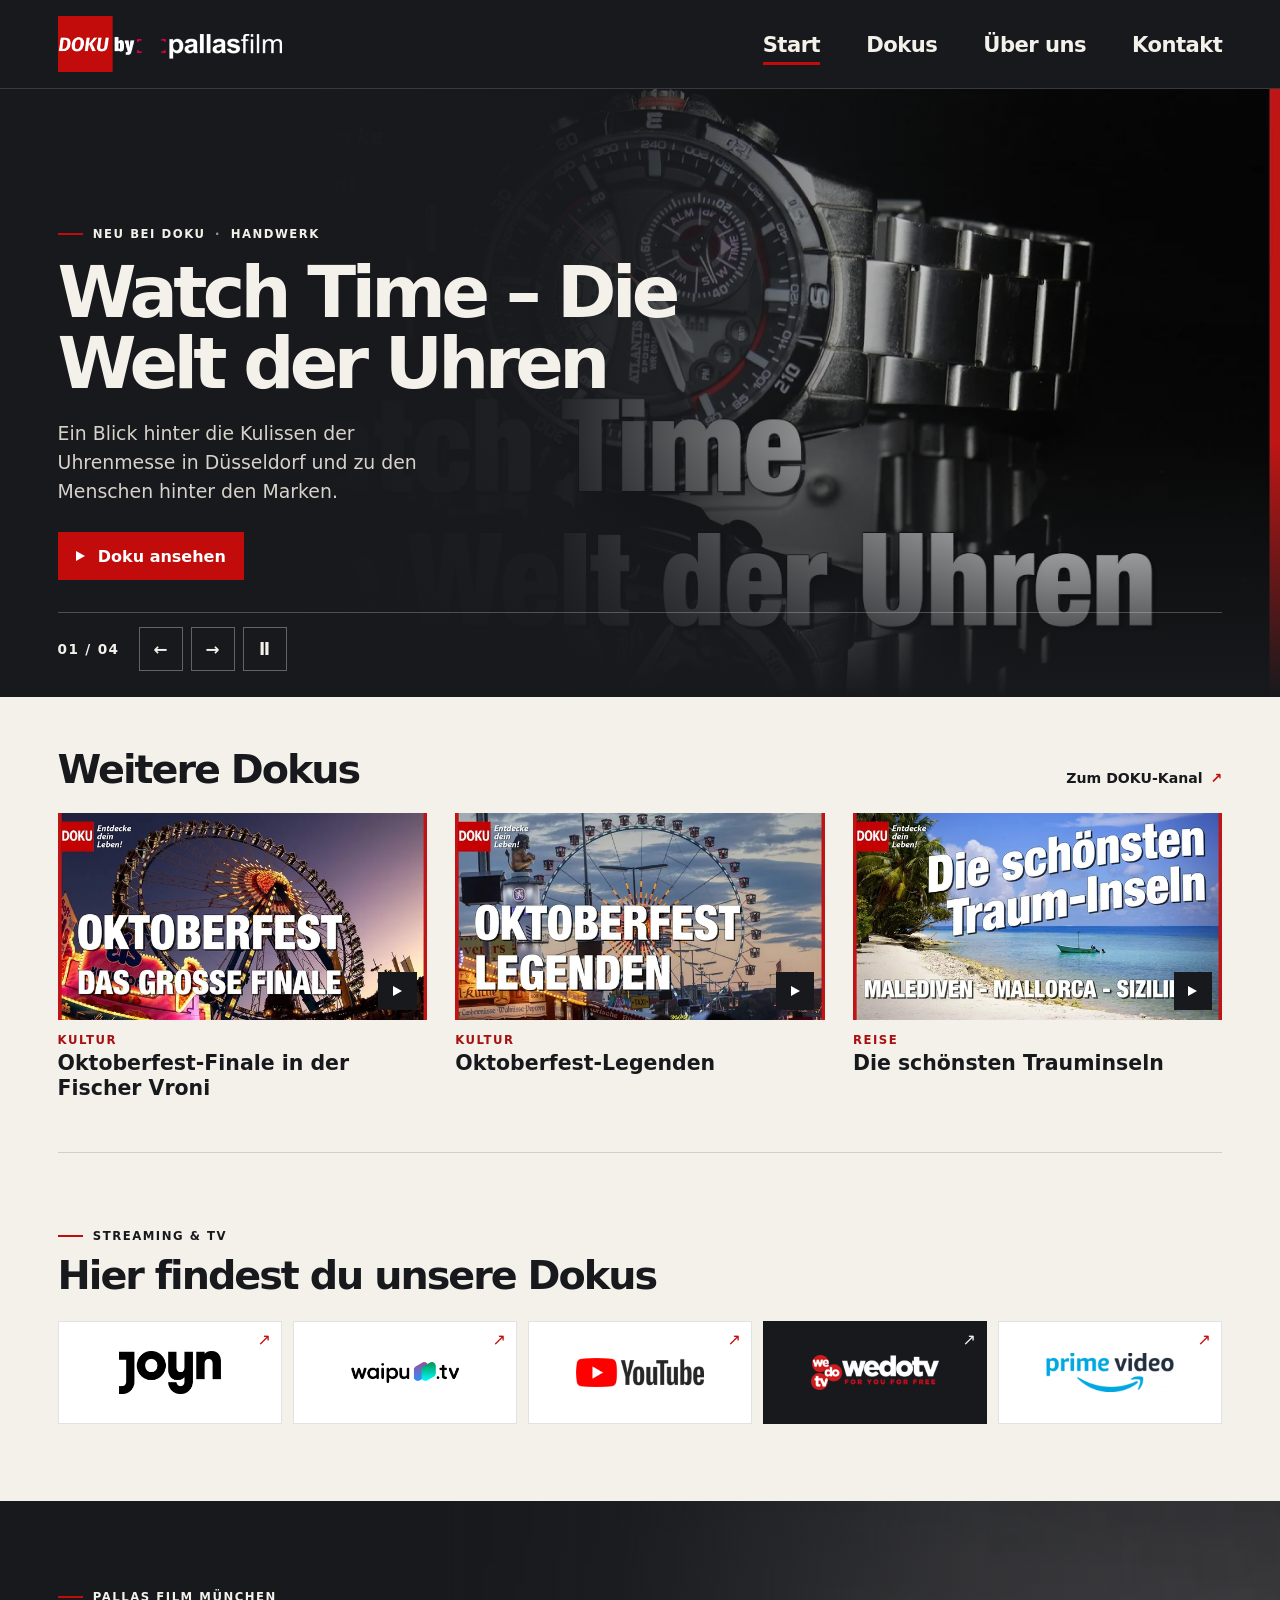
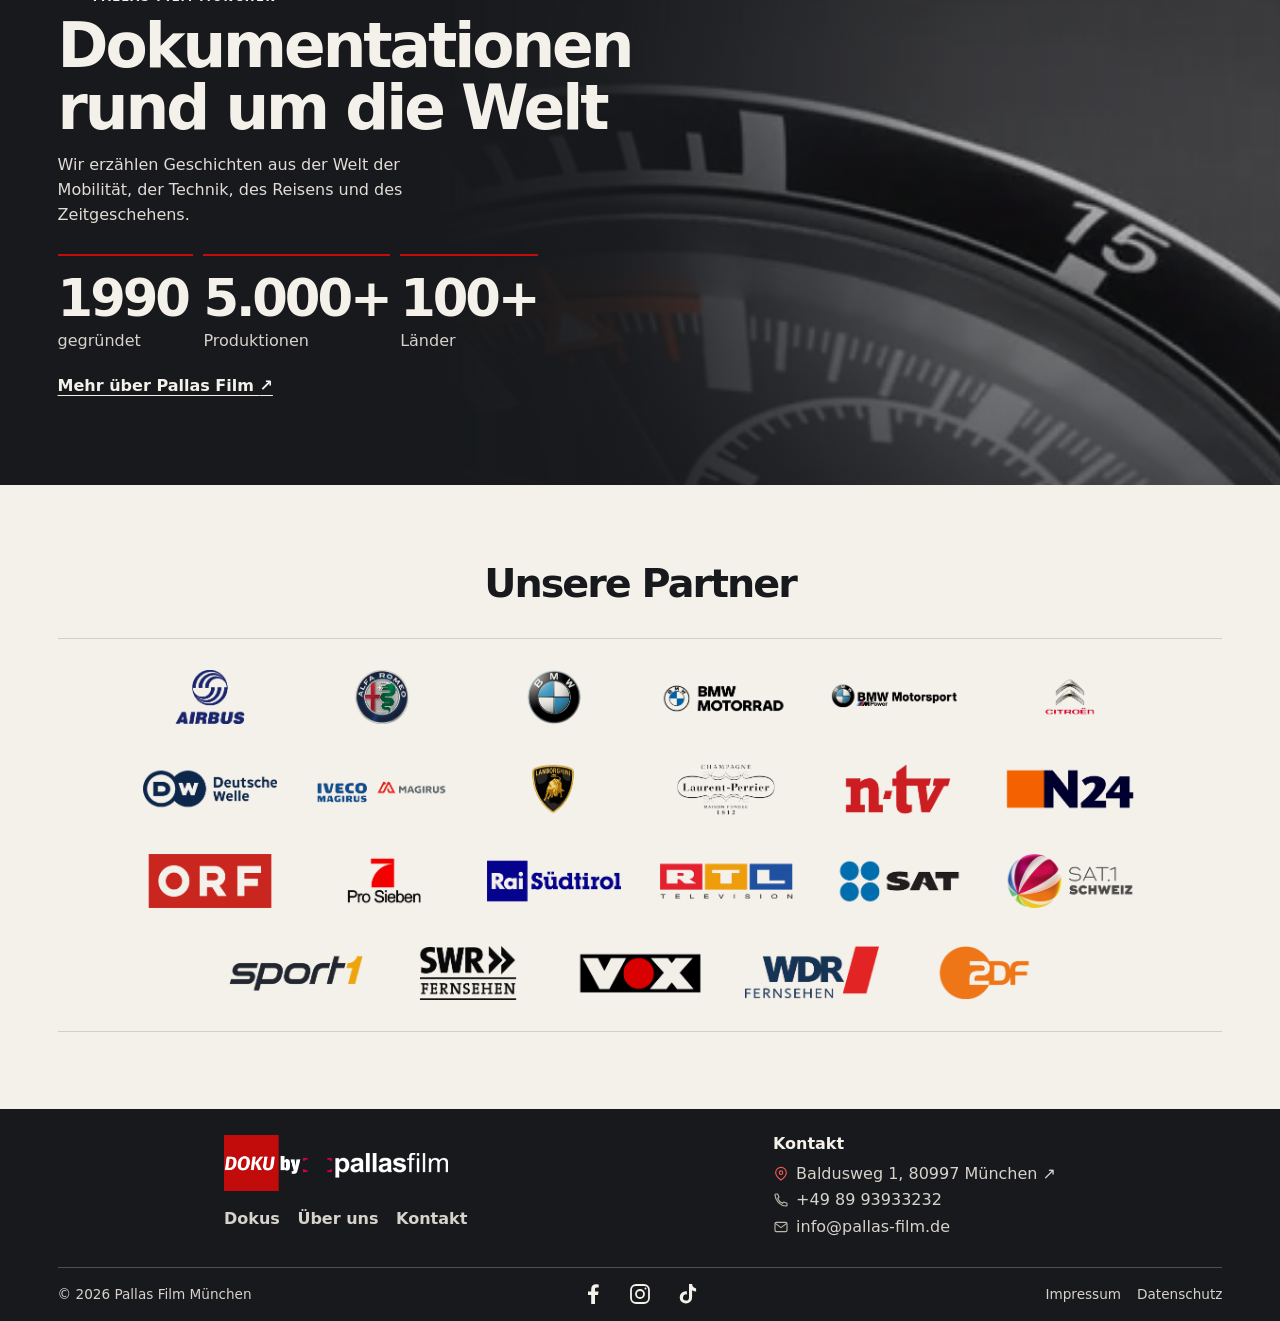
==== entwurf/index.html @ 7cd467cc "Publish Pallas Film design preview" ====
<!doctype html>
<html lang="de">
<head>
  <meta name="robots" content="noindex">
  <meta charset="utf-8">
  <meta name="viewport" content="width=device-width, initial-scale=1">
  <title>Pallas Film · Dokumentationen und Reportagen</title>
  <link rel="preload" as="image" href="assets/uhrenmesse-hero.webp" fetchpriority="high">
  <link rel="stylesheet" href="style.css">
  <script src="feature.js" defer></script>
  <script src="website-inhalte.js" defer></script>
</head>
<body>
  <header class="site-header">
    <div class="wrap header-inner">
      <a class="brand" href="./" aria-label="Pallas Film – Startseite">
        <img src="../images/doku-by-pallas-linie206.png" alt="DOKU by pallasfilm" width="400" height="100">
      </a>
      <nav aria-label="Hauptnavigation">
        <a href="./" aria-current="page">Start</a>
        <a href="dokus.html">Dokus</a>
        <a href="ueber-uns.html">Über uns</a>
        <a href="kontakt.html">Kontakt</a>
      </nav>
    </div>
  </header>
  <main>
    <section class="feature" aria-labelledby="feature-title">
      <div class="feature-art" aria-hidden="true"></div>
      <div class="wrap feature-inner">
        <div class="feature-copy">
          <p class="eyebrow"><span class="red-rule"></span> Neu bei DOKU <span class="dot">·</span> <span id="feature-category"></span></p>
          <h1 id="feature-title"></h1>
          <p class="intro" id="feature-intro"></p>
          <a class="watch" target="_blank" rel="noopener"><span class="play" aria-hidden="true"></span> Doku ansehen</a>
        </div>
        <div class="feature-controls" aria-label="Dokus im Aufmacher">
          <span id="feature-position"></span>
          <button type="button" id="feature-prev" aria-label="Vorherige Doku">←</button>
          <button type="button" id="feature-next" aria-label="Nächste Doku">→</button>
          <button type="button" id="feature-toggle" aria-label="Rotation pausieren"><span aria-hidden="true">Ⅱ</span></button>
          <span id="feature-status" class="visually-hidden" role="status"></span>
        </div>
      </div>
    </section>
    <section id="dokus" class="films wrap" aria-labelledby="films-title">
      <div class="section-heading">
        <h2 id="films-title" data-edit="index.weitere-dokus">Weitere Dokus</h2>
        <a href="https://www.youtube.com/@DOKU_VIDEO" target="_blank" rel="noopener">Zum DOKU-Kanal <span aria-hidden="true">↗</span></a>
      </div>
      <div class="film-grid">
        <article>
          <a class="film" href="https://www.youtube.com/watch?v=nFKBXVDtjhQ" target="_blank" rel="noopener">
            <div class="thumbnail"><img src="assets/wiesn-karte.webp" alt="" width="640" height="360" loading="lazy" decoding="async"><span class="film-play" aria-hidden="true"><span class="play"></span></span></div>
            <p class="film-category">Kultur</p>
            <h3>Oktoberfest-Finale in der Fischer Vroni</h3>
          </a>
        </article>
        <article>
          <a class="film" href="https://www.youtube.com/watch?v=T_TEwargiB0" target="_blank" rel="noopener">
            <div class="thumbnail"><img src="assets/legenden-karte.webp" alt="" width="640" height="360" loading="lazy" decoding="async"><span class="film-play" aria-hidden="true"><span class="play"></span></span></div>
            <p class="film-category">Kultur</p>
            <h3>Oktoberfest-Legenden</h3>
          </a>
        </article>
        <article>
          <a class="film" href="https://www.youtube.com/watch?v=dl2eexe4mcw" target="_blank" rel="noopener">
            <div class="thumbnail"><img src="assets/inseln-karte.webp" alt="" width="640" height="360" loading="lazy" decoding="async"><span class="film-play" aria-hidden="true"><span class="play"></span></span></div>
            <p class="film-category">Reise</p>
            <h3>Die schönsten Trauminseln</h3>
          </a>
        </article>
      </div>
    </section>
    <section class="platforms wrap" aria-labelledby="platforms-title">
      <p class="eyebrow"><span class="red-rule"></span> Streaming &amp; TV</p>
      <h2 id="platforms-title" data-edit="index.plattformen">Hier findest du unsere Dokus</h2>
      <ul class="platform-grid">
        <li><a href="https://www.joyn.de/mediatheken/doku" target="_blank" rel="noopener" aria-label="Joyn"><img src="../images/joyn_logo-768x323.png" alt=""><span aria-hidden="true">↗</span></a></li>
        <li><a href="https://www.waipu.tv/sender/doku/" target="_blank" rel="noopener" aria-label="waipu.tv"><img src="../images/waipu_tv_logo.png" alt=""><span aria-hidden="true">↗</span></a></li>
        <li><a href="https://www.youtube.com/@DOKU_VIDEO" target="_blank" rel="noopener" aria-label="YouTube"><img src="../images/yt_logo_rgb_light-768x172.png" alt=""><span aria-hidden="true">↗</span></a></li>
        <li><a href="https://www.wedotv.com/de-de/" target="_blank" rel="noopener" aria-label="wedotv"><img src="../images/logo-wedotv-190x50.png" alt=""><span aria-hidden="true">↗</span></a></li>
        <li><a href="https://www.amazon.de/gp/video/storefront" target="_blank" rel="noopener" aria-label="Prime Video"><img src="../images/prime_video_logo-183x55.png" alt=""><span aria-hidden="true">↗</span></a></li>
      </ul>
    </section>
    <section class="studio studio-watch" id="pallas-film" aria-labelledby="studio-title">
      <div class="studio-watch-art" aria-hidden="true">
        <img src="assets/studio-uhr.webp" alt="" loading="lazy">
      </div>
      <div class="wrap studio-inner">
        <div>
          <p class="eyebrow"><span class="red-rule"></span> Pallas Film München</p>
          <h2 id="studio-title" data-edit="index.studio-titel">Dokumentationen rund um die Welt</h2>
          <p class="studio-intro" data-edit="index.studio-text">Wir erzählen Geschichten aus der Welt der Mobilität, der Technik, des Reisens und des Zeitgeschehens.</p>
        </div>
        <dl class="studio-facts">
          <div><dt>1990</dt><dd>gegründet</dd></div>
          <div><dt>5.000+</dt><dd>Produktionen</dd></div>
          <div><dt>100+</dt><dd>Länder</dd></div>
        </dl>
        <a href="ueber-uns.html">Mehr über Pallas Film <span aria-hidden="true">↗</span></a>
      </div>
    </section>
    <section class="partners" id="partner" aria-labelledby="partners-title">
      <div class="wrap">
        <h2 id="partners-title" data-edit="index.partner">Unsere Partner</h2>
        <ul class="partner-grid">
          <li><img src="../images/kunden/airbus.png" alt="Airbus" loading="lazy"></li>
          <li><img src="../images/kunden/alfa-romeo.png" alt="Alfa Romeo" loading="lazy"></li>
          <li><img src="../images/kunden/bmw.png" alt="BMW" loading="lazy"></li>
          <li><img src="../images/kunden/bmw_motorrad.png" alt="BMW Motorrad" loading="lazy"></li>
          <li><img src="../images/kunden/bmw_motorsport.png" alt="BMW Motorsport" loading="lazy"></li>
          <li><img src="../images/kunden/citroen.png" alt="Citroën" loading="lazy"></li>
          <li><img src="../images/kunden/deutsche_welle.png" alt="Deutsche Welle" loading="lazy"></li>
          <li><img src="../images/kunden/iveco_magirus.png" alt="Iveco Magirus" loading="lazy"></li>
          <li><img src="../images/kunden/lamborghini.png" alt="Lamborghini" loading="lazy"></li>
          <li><img src="../images/kunden/laurent_perrier.png" alt="Laurent-Perrier" loading="lazy"></li>
          <li><img src="../images/kunden/n-tv.png" alt="ntv" loading="lazy"></li>
          <li><img src="../images/kunden/n24.png" alt="N24" loading="lazy"></li>
          <li><img src="../images/kunden/orf.png" alt="ORF" loading="lazy"></li>
          <li><img src="../images/kunden/pro7.png" alt="ProSieben" loading="lazy"></li>
          <li><img src="../images/kunden/rai_suedtirol.png" alt="RAI Südtirol" loading="lazy"></li>
          <li><img src="../images/kunden/rtl.png" alt="RTL" loading="lazy"></li>
          <li><img src="../images/kunden/sat.png" alt="SAT" loading="lazy"></li>
          <li><img src="../images/kunden/sat1_suisse.png" alt="Sat.1 Schweiz" loading="lazy"></li>
          <li><img src="../images/kunden/sport1.png" alt="Sport1" loading="lazy"></li>
          <li><img src="../images/kunden/swr.png" alt="SWR" loading="lazy"></li>
          <li><img src="../images/kunden/vox.png" alt="VOX" loading="lazy"></li>
          <li><img src="../images/kunden/wdr.png" alt="WDR" loading="lazy"></li>
          <li><img src="../images/kunden/zdf.png" alt="ZDF" loading="lazy"></li>
        </ul>
      </div>
    </section>
  </main>
  <footer class="site-footer" id="footer">
    <div class="wrap">
      <div class="footer-main">
        <div class="footer-brand">
          <a class="brand" href="./" aria-label="Pallas Film – Startseite"><img src="../images/doku-by-pallas-linie206.png" alt="DOKU by pallasfilm" width="400" height="100"></a>
          <ul aria-label="Seitenlinks">
            <li><a href="dokus.html">Dokus</a></li>
            <li><a href="ueber-uns.html">Über uns</a></li>
            <li><a href="kontakt.html">Kontakt</a></li>
          </ul>
        </div>
        <div>
          <h2>Kontakt</h2>
          <address>
            <a class="footer-contact-link footer-location" href="https://www.google.com/maps/dir/?api=1&amp;destination=Baldusweg%201%2C%2080997%20M%C3%BCnchen" target="_blank" rel="noopener">
              <svg viewBox="0 0 24 24" fill="none" stroke="currentColor" stroke-width="1.7" aria-hidden="true"><path d="M20 10c0 5-8 11-8 11S4 15 4 10a8 8 0 1 1 16 0Z"/><circle cx="12" cy="10" r="2.6"/></svg>
              <span>Baldusweg 1, 80997 München <span aria-hidden="true">↗</span><span class="visually-hidden"> · Route in Google Maps planen</span></span>
            </a>
            <a class="footer-contact-link" href="tel:+498993933232">
              <svg viewBox="0 0 24 24" fill="none" stroke="currentColor" stroke-width="1.7" stroke-linecap="round" stroke-linejoin="round" aria-hidden="true"><path d="M7 3H4.5A1.5 1.5 0 0 0 3 4.7 18 18 0 0 0 19.3 21a1.5 1.5 0 0 0 1.7-1.5V17l-5-2-1.7 2a14 14 0 0 1-7.3-7.3L9 8Z"/></svg>
              <span>+49 89 93933232</span>
            </a>
            <a class="footer-contact-link" href="mailto:info@pallas-film.de">
              <svg viewBox="0 0 24 24" fill="none" stroke="currentColor" stroke-width="1.7" stroke-linecap="round" stroke-linejoin="round" aria-hidden="true"><rect x="3" y="5" width="18" height="14" rx="2"/><path d="m4 7 8 6 8-6"/></svg>
              <span>info@pallas-film.de</span>
            </a>
          </address>
        </div>
      </div>
      <div class="footer-bottom">
        <p>© 2026 Pallas Film München</p>
        <ul class="footer-social" aria-label="Social Media">
            <li><a href="https://www.facebook.com/claus.elssmann/" target="_blank" rel="noopener" aria-label="Facebook" title="Facebook">
              <svg viewBox="0 0 24 24" fill="currentColor" aria-hidden="true"><path d="M14 22v-9h3l.5-3.5H14V7.3c0-1 .3-1.8 1.8-1.8h1.9V2.4a24 24 0 0 0-2.8-.2c-2.8 0-4.7 1.7-4.7 4.8v2.5H7V13h3.2v9Z"/></svg>
            </a></li>
            <li><a href="https://www.instagram.com/pallas_film/" target="_blank" rel="noopener" aria-label="Instagram" title="Instagram">
              <svg viewBox="0 0 24 24" fill="none" stroke="currentColor" stroke-width="1.8" aria-hidden="true"><rect x="3" y="3" width="18" height="18" rx="5"/><circle cx="12" cy="12" r="4"/><circle cx="17.5" cy="6.5" r="1" fill="currentColor" stroke="none"/></svg>
            </a></li>
            <li><a href="https://www.tiktok.com/@pallasfilm" target="_blank" rel="noopener" aria-label="TikTok" title="TikTok">
              <svg viewBox="0 0 24 24" fill="currentColor" aria-hidden="true"><path d="M14 2h3.1a5 5 0 0 0 4 4.4v3.2a8 8 0 0 1-4-1.3v7.1a6.2 6.2 0 1 1-6.2-6.2c.4 0 .7 0 1 .1v3.3a3 3 0 1 0 2.1 2.8Z"/></svg>
            </a></li>
          </ul>
        <ul><li><a href="impressum.html">Impressum</a></li><li><a href="datenschutz.html">Datenschutz</a></li></ul>
      </div>
    </div>
  </footer>
</body>
</html>
---- entwurf/style.css ----
:root {
  --red: #c20c0c;
  --ink: #17191c;
  --paper: #f4f1eb;
  font-family: "Segoe UI", system-ui, sans-serif;
  color: var(--ink);
  background: var(--paper);
}

* { box-sizing: border-box; }
body, h1, h2, h3, p, figure { margin: 0; }
a { color: inherit; text-decoration: none; }
a:focus-visible { outline: 2px solid currentColor; outline-offset: 5px; }
.wrap { width: min(100% - clamp(3rem, 9vw, 9rem), 80rem); margin-inline: auto; }
.site-header, .feature { background: var(--ink); color: var(--paper); }
.site-header { position: sticky; top: 0; z-index: 10; border-bottom: 1px solid #ffffff24; }
#dokus { scroll-margin-top: 6rem; }
.header-inner { min-height: 5.5rem; display: flex; justify-content: space-between; align-items: center; gap: 1rem; }
.brand img { display: block; width: clamp(9rem, 23vw, 14rem); height: auto; }
nav { display: flex; align-items: center; gap: clamp(1rem, 3.6vw, 3rem); font-size: clamp(1.05rem, 1.65vw, 1.35rem); font-weight: 700; letter-spacing: -.025em; }
nav a { position: relative; padding-block: .75rem; white-space: nowrap; }
nav a:hover, .section-heading a:hover { text-decoration: underline; text-underline-offset: .3em; }

.feature { position: relative; isolation: isolate; overflow: clip; }
.feature-art { position: absolute; inset: 0 0 0 24%; z-index: -1; background: var(--art) var(--position, right top) / var(--size, cover) no-repeat; }
.feature-art::after { content: ""; position: absolute; inset: 0; background: linear-gradient(90deg, var(--ink) 0%, #17191cf7 25%, #17191c8c 48%, transparent 76%), linear-gradient(0deg, var(--ink), #17191c00 42%); }
.feature-art[data-film="uhrenmesse"] { --art: url(assets/uhrenmesse-hero.webp); --size: 115% auto; --position: 100% 0%; }
.feature-art[data-film="fortis"] { --art: url(assets/fortis-hero.webp); --size: 115% auto; --position: 100% 0%; }
.feature-art[data-film="norden"] { --art: url(assets/norden-hero.webp); --size: 207% auto; --position: 98% 10%; }
.feature-art[data-film="oktoberfest"] { --art: url(assets/oktoberfest-hero.webp); --size: 115% auto; --position: 100% 0%; }
.feature-inner { min-height: 38rem; display: flex; flex-direction: column; justify-content: flex-end; gap: 2rem; padding-block: 3rem 1.6rem; }
.feature-copy { max-width: min(39rem, 63%); }
.eyebrow, .film-category { font-size: .73rem; font-weight: 700; letter-spacing: .13em; text-transform: uppercase; }
.eyebrow { display: flex; align-items: center; gap: .6rem; }
.red-rule { width: 1.6rem; height: 2px; background: var(--red); }
.dot { opacity: .6; }
h1 { margin-top: 1rem; font-size: clamp(2.65rem, 5.6vw, 5.3rem); line-height: .99; font-weight: 780; letter-spacing: -.065em; text-wrap: balance; }
.intro { margin-top: 1.25rem; max-width: 34ch; color: #d7d2cb; font-size: clamp(1rem, 1.5vw, 1.18rem); line-height: 1.55; }
.watch { display: inline-flex; align-items: center; gap: .8rem; margin-top: 1.6rem; padding: .75rem 1.15rem; min-height: 3rem; background: var(--red); color: white; font-weight: 700; }
.watch:hover { background: #a40a0a; }
.play { width: 0; height: 0; border-block: .37rem solid transparent; border-left: .59rem solid currentColor; }
.feature-controls { display: flex; align-items: center; gap: .5rem; border-top: 1px solid #f4f1eb40; padding-top: .9rem; }
.feature-controls button { color: var(--paper); background: var(--ink); border: 1px solid #f4f1eb58; min-width: 2.75rem; min-height: 2.75rem; font: 650 1.05rem/1 system-ui; cursor: pointer; }
.feature-controls button:hover { background: var(--paper); color: var(--ink); }
#feature-position { margin-right: .7rem; font-size: .85rem; font-weight: 650; font-variant-numeric: tabular-nums; letter-spacing: .1em; }
.visually-hidden { position: absolute; width: 1px; height: 1px; overflow: hidden; clip-path: inset(50%); white-space: nowrap; }

.films { padding-block: clamp(2rem, 4vw, 3.5rem); }
.section-heading { display: flex; justify-content: space-between; align-items: baseline; flex-wrap: wrap; gap: .6rem 1rem; margin-bottom: 1.3rem; }
h2 { font-size: clamp(1.9rem, 3.1vw, 2.8rem); line-height: 1.1; letter-spacing: -.05em; }
.section-heading a { font-size: .88rem; font-weight: 650; }
.section-heading a span { margin-left: .2rem; color: var(--red); }
.film-grid { display: grid; grid-template-columns: repeat(3, minmax(0, 1fr)); gap: clamp(.9rem, 2.2vw, 1.8rem); }
.film { display: block; }
.thumbnail { position: relative; background: var(--ink); }
.thumbnail img { display: block; width: 100%; height: auto; aspect-ratio: 16 / 9; object-fit: cover; }
.film-play { display: grid; place-items: center; position: absolute; bottom: .65rem; right: .65rem; width: 2.4rem; height: 2.4rem; background: var(--ink); color: white; }
.film:hover .film-play { background: var(--red); }
@media (prefers-reduced-motion: no-preference) and (hover: hover) {
  .feature-controls button, .watch, .film-play { transition: background-color 160ms ease-out, color 160ms ease-out; }
  .film, .platform-grid a { transition: transform 160ms ease-out, box-shadow 160ms ease-out; }
  .film:hover, .platform-grid a:hover { transform: translateY(-3px); }
  .platform-grid a:hover { box-shadow: 0 5px 12px #17191c12; }
}
.film-category { margin-top: .8rem; color: #a81010; }
h3 { margin-top: .25rem; font-size: clamp(1rem, 1.6vw, 1.3rem); line-height: 1.2; }

.platforms { border-top: 1px solid #17191c28; padding-block: clamp(2.5rem, 6vw, 5rem); }
.platforms h2, .studio h2 { margin-top: .65rem; }
.platform-grid, .partner-grid, .site-footer ul { margin: 0; padding: 0; list-style: none; }
.platform-grid { display: grid; grid-template-columns: repeat(auto-fit, minmax(min(100%, 9.5rem), 1fr)); gap: .65rem; margin-top: 1.5rem; }
.platform-grid a { position: relative; display: grid; place-items: center; min-height: 6.4rem; padding: 1.35rem; background: #fff; border: 1px solid #17191c20; }
.platform-grid a:hover { border-color: var(--red); }
.platform-grid img { width: 100%; max-width: 8rem; height: 2.7rem; object-fit: contain; }
.platform-grid span { position: absolute; top: .45rem; right: .65rem; color: var(--red); }
.platform-grid li:nth-child(4) a { background: var(--ink); }
.platform-grid li:nth-child(4) span { color: var(--paper); }
.studio, .site-footer { background: var(--ink); color: var(--paper); }
.studio-inner { padding-block: clamp(2.5rem, 6vw, 5rem); display: grid; grid-template-columns: 1fr 1.3fr; align-items: center; gap: 2rem; }
.studio a { display: inline-block; margin-top: 1rem; font-weight: 650; text-decoration: underline; text-underline-offset: .25em; }
.studio-facts { display: grid; grid-template-columns: repeat(3, 1fr); gap: .65rem; margin: 0; }
.studio-facts div { border-top: 2px solid var(--red); padding-top: .75rem; }
.studio-facts dt { font-size: clamp(1.65rem, 4vw, 3.7rem); font-weight: 750; letter-spacing: -.06em; }
.studio-facts dd { margin: .2rem 0 0; color: #d7d2cb; font-size: clamp(.83rem, 1.4vw, 1rem); }
.studio-watch { position: relative; isolation: isolate; overflow: hidden; }
.studio-watch-art { position: absolute; z-index: -1; inset: 0 0 0 34%; }
.studio-watch-art img { display: block; width: 100%; height: 100%; object-fit: cover; object-view-box: inset(0 15% 69% 22%); }
.studio-watch-art::after { content: ""; position: absolute; inset: 0; background: linear-gradient(90deg, var(--ink), #17191ce8 21%, #17191c47 64%, #17191c14), linear-gradient(0deg, #17191c8c, transparent 55%); }
.studio-watch .studio-inner { display: grid; grid-template-columns: minmax(0, 34rem); justify-items: start; gap: 1.65rem; padding-block: clamp(3rem, 7vw, 6rem); }
.studio-watch h2 { font-size: clamp(2.2rem, 4.8vw, 4.25rem); line-height: 1.01; }
.studio-intro { max-width: 38ch; margin-top: .9rem; color: #e1dcd5; line-height: 1.55; }
.studio-watch .studio-facts { width: min(100%, 30rem); }
.studio-watch a { margin-top: 0; }
.partners { padding-block: clamp(2.5rem, 6vw, 5rem); }
.partners h2 { text-align: center; }
.partner-grid { display: flex; flex-wrap: wrap; justify-content: center; gap: .75rem 1.25rem; margin-top: 2rem; padding-block: 1.15rem; border-block: 1px solid #17191c28; }
.partner-grid li { flex: 0 1 9.5rem; display: grid; place-items: center; min-height: 5rem; padding: .55rem; }
.partner-grid img { width: 100%; max-width: 8.4rem; height: 3.65rem; object-fit: contain; mix-blend-mode: multiply; }
.footer-main { display: grid; grid-template-columns: minmax(0, 1fr) auto; align-items: start; gap: 1.25rem 2rem; padding-block: 1.65rem; }
#footer .footer-main { max-width: 52rem; margin-inline: auto; }
.footer-brand .brand { display: inline-block; }
.footer-brand ul { display: flex; flex-wrap: wrap; gap: .25rem 1.1rem; margin-top: .65rem; font-weight: 650; }
.footer-main h2 { font-size: 1rem; letter-spacing: 0; margin-bottom: .5rem; }
.footer-main address, .footer-main ul { font-style: normal; line-height: 1.65; color: #d7d2cb; }
.footer-main address { overflow-wrap: anywhere; }
.footer-contact-link { display: flex; align-items: flex-start; gap: .45rem; width: fit-content; max-width: 100%; }
.footer-contact-link svg { width: 1rem; height: 1rem; flex: none; margin-top: .3em; color: #bcb7af; }
.footer-location svg { color: #f05a5a; }
.footer-main .footer-social { display: flex; flex-wrap: wrap; gap: .2rem; margin-left: -.45rem; }
.footer-social a { display: grid; place-items: center; width: 2.75rem; height: 2.75rem; color: var(--paper); }
.footer-social a:hover, .footer-social a:focus-visible { color: #f05a5a; }
.footer-social svg { width: 1.5rem; height: 1.5rem; }
.footer-bottom { display: flex; flex-wrap: wrap; justify-content: space-between; gap: .45rem 1rem; padding-block: .7rem; border-top: 1px solid #f4f1eb40; color: #d7d2cb; font-size: .85rem; }
.footer-bottom ul { display: flex; flex-wrap: wrap; gap: 1rem; }
#footer .footer-bottom { display: grid; grid-template-columns: 1fr auto 1fr; align-items: center; padding-block: .3rem; }
#footer .footer-bottom .footer-social { gap: .2rem; }
#footer .footer-bottom ul:last-child { justify-self: end; }
.site-footer a:hover { text-decoration: underline; text-underline-offset: .25em; }

.site-header [aria-current="page"]::after { content: ""; position: absolute; inset: auto 0 .25rem; height: 3px; background: var(--red); }
.about-hero {
  background: linear-gradient(90deg, #17191c 0%, #17191cf2 30%, #17191cb8 64%, #17191c45),
    linear-gradient(0deg, #17191c 0%, #17191c00 65%),
    var(--ink) url("assets/skyline-hero.webp") center 56% / cover no-repeat;
  color: var(--paper);
}
.about-intro { display: grid; grid-template-columns: minmax(0, 1fr) minmax(0, 22rem); align-items: center; gap: clamp(2rem, 7vw, 7rem); padding-block: clamp(3rem, 7vw, 6rem); }
.about-intro h1 { text-wrap: initial; }
.about-lead { max-width: 30ch; margin-top: 1rem; font-size: clamp(1.2rem, 2.6vw, 2rem); font-weight: 650; line-height: 1.25; }
.about-copy { max-width: 53ch; margin-top: 1rem; color: #d7d2cb; line-height: 1.6; }
.about-intro .studio-facts { max-width: 31rem; margin-top: 1.8rem; }
.about-portrait { position: relative; isolation: isolate; width: min(100%, 19rem); justify-self: end; overflow: hidden; background: var(--ink); }
.about-portrait img { display: block; width: 100%; height: auto; }
.about-portrait figcaption { position: absolute; inset: auto 0 0; padding: 3.5rem 1.25rem 1.25rem; background: linear-gradient(transparent, #17191cf7 78%); font-size: clamp(1.2rem, 2vw, 1.65rem); line-height: 1.1; font-weight: 750; letter-spacing: -.035em; }
.about-portrait figcaption::before { content: ""; display: block; width: 1.5rem; height: 2px; margin-bottom: .55rem; background: var(--red); }
@media (prefers-reduced-motion: no-preference) {
  .about-intro > div, .about-portrait { animation: about-enter 520ms cubic-bezier(.22, .65, .3, 1); }
  .about-intro > div { --about-offset: 0 18px; }
  .about-portrait { --about-offset: 20px 14px; --about-scale: .96; }
  @keyframes about-enter {
    from { opacity: .35; translate: var(--about-offset); scale: var(--about-scale, 1); }
  }
}
.about-history { padding-block: clamp(2.5rem, 6vw, 5rem); }
.about-timeline { list-style: none; padding: 0; margin: 1.6rem 0 2rem; }
.about-timeline li { position: relative; padding-inline-start: 2rem; }
.about-timeline li::before { content: ""; position: absolute; inset: 2.25rem auto -2.25rem .38rem; width: 1px; background: #17191c40; }
.about-timeline li:last-child::before { display: none; }
.about-timeline summary { position: relative; display: grid; grid-template-columns: 7.5rem 1fr auto; align-items: center; gap: .75rem 1rem; padding-block: 1rem; list-style: none; cursor: pointer; }
.about-timeline summary::before { content: ""; position: absolute; top: 2.25rem; left: -2rem; translate: 0 -50%; width: .8rem; height: .8rem; border: 2px solid var(--red); border-radius: 50%; box-sizing: border-box; background: var(--paper); }
.about-timeline details[open] summary::before { background: var(--red); }
.about-timeline summary:focus-visible { outline: 2px solid var(--red); outline-offset: 3px; }
.about-timeline summary::-webkit-details-marker { display: none; }
.about-timeline summary strong { font-size: clamp(1.05rem, 2.2vw, 1.35rem); line-height: 1.2; }
.about-timeline summary:hover strong { text-decoration: underline; text-underline-offset: .22em; }
.timeline-icon { position: relative; width: 2.5rem; height: 2.5rem; border: 1px solid #17191c38; border-radius: 50%; color: var(--ink); }
.timeline-icon::before, .timeline-icon::after { content: ""; position: absolute; inset: 0; margin: auto; width: .8rem; height: 2px; background: currentColor; }
.timeline-icon::after { rotate: 90deg; }
.about-timeline details[open] .timeline-icon { color: var(--red); border-color: currentColor; }
.about-timeline details[open] .timeline-icon::after { display: none; }
.about-year { font-weight: 750; color: var(--red); }
.about-timeline details > p { margin-inline-start: 8.5rem; max-width: 63ch; line-height: 1.6; }
.about-timeline details > p + p { margin-top: .75rem; }
.about-timeline details > p:last-child { padding-bottom: 1.3rem; }
@media (prefers-reduced-motion: no-preference) {
  @supports (interpolate-size: allow-keywords) and selector(details::details-content) {
    .about-timeline details { interpolate-size: allow-keywords; }
    .about-timeline details::details-content {
      block-size: 0;
      opacity: 0;
      overflow: clip;
      transition: block-size 320ms cubic-bezier(.25, .65, .3, 1),
        opacity 320ms ease, content-visibility 320ms allow-discrete;
    }
    .about-timeline details[open]::details-content { block-size: auto; opacity: 1; }
  }
}
.about-next { display: flex; align-items: baseline; justify-content: space-between; flex-wrap: wrap; gap: .8rem 1rem; border-top: 1px solid #17191c30; padding-top: 1.5rem; }
.about-next h2 { font-size: clamp(1.3rem, 3vw, 2rem); }
.about-next a { font-weight: 700; text-decoration: underline; text-underline-offset: .2em; }

.catalog-hero { background: var(--ink); color: var(--paper); padding-block: clamp(3rem, 7vw, 6rem); }
.catalog-hero h1 { margin-block: .65rem; font-size: clamp(2.3rem, 7.5vw, 6rem); letter-spacing: -.06em; overflow-wrap: anywhere; }
.catalog-hero h1 + p { color: #d7d2cb; font-size: clamp(1rem, 2vw, 1.35rem); }
@media (prefers-reduced-motion: no-preference) {
  .catalog-hero > .wrap { animation: catalog-intro 420ms cubic-bezier(.22, .65, .3, 1) both; }
  @keyframes catalog-intro {
    from { opacity: .55; translate: 0 14px; }
    to { opacity: 1; translate: none; }
  }
}
.catalog-background { background: linear-gradient(180deg, #ded4c5, #eae2d6 13rem, var(--paper) 38rem); }
.catalog { padding-block: clamp(2.5rem, 6vw, 5rem); }
.catalog-heading { display: flex; align-items: end; justify-content: space-between; flex-wrap: wrap; gap: 1rem 2rem; }
.catalog-heading label { display: grid; gap: .35rem; width: min(100%, 20rem); font-weight: 650; }
.catalog-heading input { padding: .75rem; border: 1px solid #17191c55; background: transparent; color: inherit; font: inherit; }
#catalog-status { margin-block: 1rem; }
.catalog-toolbar { display: flex; flex-wrap: wrap; align-items: center; justify-content: space-between; column-gap: 1rem; }
.contact-shell { min-height: 100vh; display: flex; flex-direction: column; }
.legal-shell { min-height: 100vh; display: flex; flex-direction: column; }
.legal-page { flex: 1; }
.legal-heading { padding-block: clamp(2.5rem, 6vw, 5rem); background: var(--ink); color: var(--paper); }
.legal-heading h1 { overflow-wrap: anywhere; }
.legal-layout { display: grid; align-items: start; gap: 2rem 4rem; padding-block: clamp(2rem, 5vw, 4rem); }
.legal-layout:has(.legal-index) { grid-template-columns: minmax(0, 15rem) minmax(0, 1fr); }
.legal-index { border-top: 2px solid var(--red); padding-top: 1rem; }
.legal-index p { font-weight: 750; }
.legal-index ul { list-style: none; padding: 0; margin: .7rem 0 0; }
.legal-index li { margin-top: .6rem; }
.legal-index a:hover, .legal-copy a { text-decoration: underline; text-underline-offset: .2em; }
.legal-copy { max-width: 72ch; line-height: 1.7; overflow-wrap: anywhere; }
.legal-copy h2 { font-size: clamp(1.3rem, 2.3vw, 1.8rem); scroll-margin-top: 7rem; }
.legal-copy h2:not(:first-child) { margin-top: 2rem; padding-top: 1.2rem; border-top: 1px solid #17191c26; }
.legal-copy p { margin-top: .7rem; }
@media (max-width: 48rem) {
  .legal-layout:has(.legal-index) { grid-template-columns: 1fr; }
}
.contact-page { flex: 1; background: var(--paper); }
.contact-content { padding-block: clamp(2.75rem, 6vw, 5rem); }
.contact-intro { margin-bottom: clamp(1.5rem, 4vw, 2.75rem); }
.contact-layout { display: grid; grid-template-columns: minmax(0, 1.35fr) minmax(0, 1fr); border: 1px solid #17191c20; border-radius: .6rem; overflow: hidden; background: #fffdf8; }
.contact-message { padding: clamp(1.4rem, 4vw, 3rem); }
.contact-message > p { margin-top: .65rem; line-height: 1.5; }
.contact-form { display: grid; gap: .95rem; margin-top: 1.6rem; }
.contact-form label { display: grid; gap: .35rem; font-size: .88rem; font-weight: 650; }
.contact-form :is(input, textarea) { width: 100%; padding: .75rem .85rem; border: 1px solid #17191c36; border-radius: .35rem; background: var(--paper); color: inherit; font: inherit; font-size: 1rem; font-weight: 400; }
.contact-form :is(input, textarea):focus-visible { outline: 2px solid var(--red); outline-offset: 2px; }
.contact-form textarea { resize: vertical; }
.contact-form button { justify-self: start; padding: .8rem 1.1rem; border: 0; border-radius: .35rem; background: var(--red); color: white; font: inherit; font-weight: 700; cursor: pointer; }
.contact-form button:disabled { opacity: .65; cursor: wait; }
#contact-status:empty { display: none; }
#timeline-editor[hidden] { display: none; }
#timeline-fields { display: grid; gap: 1rem; }
#timeline-fields fieldset { min-width: 0; margin: 0; padding: 1rem; border: 1px solid #17191c36; display: grid; gap: .75rem; }
.contact-links { display: flex; flex-wrap: wrap; gap: .65rem 1.25rem; margin-top: 1.35rem; padding-top: 1rem; border-top: 1px solid #17191c20; font-size: .9rem; }
.contact-links a { overflow-wrap: anywhere; text-decoration: underline; text-underline-offset: .2em; }
.contact-links a:hover { color: var(--red); }
.contact-location { display: flex; flex-direction: column; background: var(--ink); color: var(--paper); }
.contact-map { position: relative; display: grid; flex: 1; min-height: 19rem; background: #eeeae1; color: var(--ink); }
.contact-map-start { position: relative; }
.contact-map-preview-link { position: absolute; inset: 0; }
.contact-map-open { position: absolute; z-index: 1; top: .75rem; left: .75rem; padding: .5rem .7rem; border: 1px solid #17191c33; border-radius: .3rem; background: #fffdf8; color: var(--ink); font-size: .85rem; font-weight: 650; }
.contact-map-open:hover { text-decoration: underline; text-underline-offset: .18em; }
.contact-map-start img { position: absolute; inset: 0; width: 100%; height: 100%; object-fit: cover; }
.contact-map-pin { position: absolute; top: 50%; left: 50%; transform: translate(-50%, -100%); color: var(--red); filter: drop-shadow(0 1px 2px #17191c40); }
.contact-map-credit { position: absolute; background: #fffdf8; color: var(--ink); }
.contact-map-credit { bottom: .35rem; right: .4rem; padding: .12rem .3rem; font-size: .7rem; text-decoration: underline; }
.contact-map iframe { position: absolute; inset: 0; width: 100%; height: 100%; border: 0; }
.contact-map iframe[hidden] { display: block; visibility: hidden; }
.contact-location-actions { display: flex; flex-wrap: wrap; gap: .5rem; }
.contact-location-copy { display: flex; flex-wrap: wrap; justify-content: space-between; align-items: center; gap: .8rem 1.25rem; padding: clamp(1rem, 3vw, 1.75rem); }
.contact-location h2 { margin-top: .55rem; font-size: clamp(1.25rem, 2vw, 1.65rem); }
.contact-location address { margin-top: .45rem; color: #d7d2cb; font-style: normal; line-height: 1.5; }
.contact-location-actions a { padding: .55rem .75rem; border: 1px solid #ffffff55; border-radius: .3rem; font-weight: 650; }
.contact-location-actions a:hover { border-color: var(--paper); }
@media (prefers-reduced-motion: no-preference) {
  .contact-intro { animation: contact-arrive 280ms cubic-bezier(.22,.65,.3,1) both; }
  .contact-layout { animation: contact-arrive 280ms cubic-bezier(.22,.65,.3,1) 45ms both; }
  .contact-form button, .contact-location-actions a { transition: transform 160ms ease-out, border-color 160ms ease-out; }
  .contact-form button:active:not(:disabled), .contact-location-actions a:active { transform: scale(.97); }
}
@keyframes contact-arrive {
  from { opacity: .76; transform: translateY(.75rem); }
  to { opacity: 1; transform: translateY(0); }
}
@media (max-width: 44rem) {
  .contact-layout { grid-template-columns: 1fr; }
}

.catalog-toolbar .catalog-pages:not([hidden]) { margin: .5rem 0 1rem auto; }
.catalog-grid { list-style: none; padding: 0; margin: 0; display: grid; grid-template-columns: repeat(auto-fill, minmax(min(100%, 18rem), 1fr)); gap: 2rem 1.5rem; }
.catalog-grid a { display: flex; flex-direction: column; height: 100%; border: 1px solid #17191c19; border-radius: .4rem; background: #fffdf8; box-shadow: 0 2px 5px #17191c0e; }
.catalog-card-media { position: relative; overflow: hidden; border-radius: .35rem .35rem 0 0; }
.catalog-card-play { position: absolute; right: .65rem; bottom: .65rem; display: grid; place-items: center; width: 2.25rem; height: 2.25rem; border: 1px solid #ffffff6b; border-radius: 50%; background: var(--ink); color: white; }
.catalog-card-play::after { content: ""; width: .6rem; height: .7rem; margin-left: .12rem; background: currentColor; clip-path: polygon(0 0, 100% 50%, 0 100%); }
.catalog-grid a:is(:hover, :focus-visible) .catalog-card-play { background: var(--red); }
.catalog-grid img { display: block; width: 100%; aspect-ratio: 16 / 9; object-fit: cover; background: var(--ink); }
.catalog-grid h3 { padding: .8rem .9rem 1rem; font-size: 1rem; font-weight: 600; line-height: 1.4; text-wrap: pretty; overflow-wrap: anywhere; }
@media (prefers-reduced-motion: no-preference) and (hover: hover) {
  .catalog-grid a { transition: transform 160ms ease-out, box-shadow 160ms ease-out; }
  .catalog-grid a:hover { transform: translateY(-3px); box-shadow: 0 7px 16px #17191c19; }
  .catalog-card-play, .catalog-pages button, .catalog-youtube { transition: background-color 160ms ease-out, color 160ms ease-out, border-color 160ms ease-out; }
}
#catalog-title { scroll-margin-top: 7rem; }
.catalog-pages:not([hidden]) { display: grid; grid-template-columns: 2.75rem 1fr 2.75rem; align-items: center; width: min(100%, 20rem); margin: 2.5rem auto 0; border: 1px solid #17191c24; border-radius: .4rem; background: #fffdf8; text-align: center; }
.catalog-pages [data-page-label] { font-size: .9rem; font-weight: 650; font-variant-numeric: tabular-nums; }
.catalog-pages button { min-height: 2.75rem; padding: 0; border: 0; border-radius: .35rem; background: transparent; color: inherit; font: inherit; font-size: 1.2rem; cursor: pointer; }
.catalog-pages button:enabled:hover { color: var(--red); background: #c20c0c0d; }
.catalog-pages button:focus-visible { outline: 2px solid var(--red); outline-offset: -2px; }
.catalog-pages button:disabled { opacity: .45; cursor: default; }
.catalog-profile { display: flex; flex-wrap: wrap; align-items: center; gap: 1.5rem 2.5rem; margin-top: 2rem; padding-top: 1.5rem; border-top: 1px solid #ffffff32; }
.catalog-identity { display: flex; align-items: center; gap: .85rem; }
.catalog-identity strong { display: block; font-size: 1.25rem; }
.catalog-identity div span, .catalog-metrics dt { color: #d7d2cb; font-size: .85rem; }
.catalog-avatar { display: grid; place-items: center; width: 3.25rem; aspect-ratio: 1; border-radius: 50%; background: var(--red); color: white; font-style: italic; font-weight: 900; }
.catalog-metrics { display: flex; flex-wrap: wrap; gap: .75rem 1.5rem; margin: 0; }
.catalog-metrics[hidden] { display: none; }
.catalog-metrics div { display: flex; flex-direction: column-reverse; gap: .2rem; }
.catalog-metrics div[hidden] { display: none; }
.catalog-metrics dd { margin: 0; font-size: 1.2rem; font-weight: 750; font-variant-numeric: tabular-nums; }
.catalog-youtube { margin-inline-start: auto; padding: .7rem .95rem; border: 1px solid #ffffff65; font-weight: 700; }
.catalog-youtube:hover { background: var(--red); border-color: var(--red); color: white; }
@media (max-width: 44rem) {
  .catalog-metrics { width: 100%; }
  .catalog-youtube { margin-inline-start: 0; }
}

@media (max-width: 44rem) {
  .about-intro { grid-template-columns: 1fr; }
  .about-portrait { justify-self: start; }
  .about-timeline summary { grid-template-columns: 1fr auto; gap: .25rem 1rem; min-height: 4.5rem; }
  .about-timeline summary strong { grid-column: 1; }
  .timeline-icon { grid-column: 2; grid-row: 1 / span 2; }
  .about-timeline details > p { margin-inline-start: 0; }
  .wrap { width: calc(100% - 2rem); }
  .header-inner { min-height: 4.6rem; }
  .feature-inner { min-height: 35rem; gap: 1.35rem; padding-top: 13rem; }
  .feature-copy { max-width: 32rem; }
  .feature-art { inset: 0 0 24% 0; background-size: max(var(--mobile-size, 115%), 37rem) auto; }
  .feature-art[data-film="norden"] { --mobile-size: 185%; }
  .feature-art::after { background: linear-gradient(0deg, var(--ink) 0%, #17191ceb 27%, transparent 87%); }
  .film-grid { grid-template-columns: 1fr; gap: 1.65rem; }
  .studio-inner { grid-template-columns: 1fr; }
  .studio-watch-art { inset: 0 0 auto 0; height: 15rem; }
  .studio-watch-art::after { background: linear-gradient(0deg, var(--ink), #17191c33 65%); }
  .studio-watch .studio-inner { padding-top: 12rem; }
  .partner-grid li { flex-basis: clamp(5rem, 26vw, 8rem); }
  #footer .footer-bottom { display: flex; }
}

@media (max-width: 23rem) {
  nav { font-size: .8rem; gap: .65rem; }
  .brand img { width: 7.25rem; }
  .footer-main { grid-template-columns: 1fr; }
}

@media (max-width: 30rem) {
  .header-inner { flex-wrap: wrap; justify-content: center; gap: 0; padding-top: .5rem; }
  .header-inner nav { justify-content: center; width: 100%; gap: clamp(.55rem, 3vw, 1rem); font-size: .9rem; }
  #dokus { scroll-margin-top: 7rem; }
}
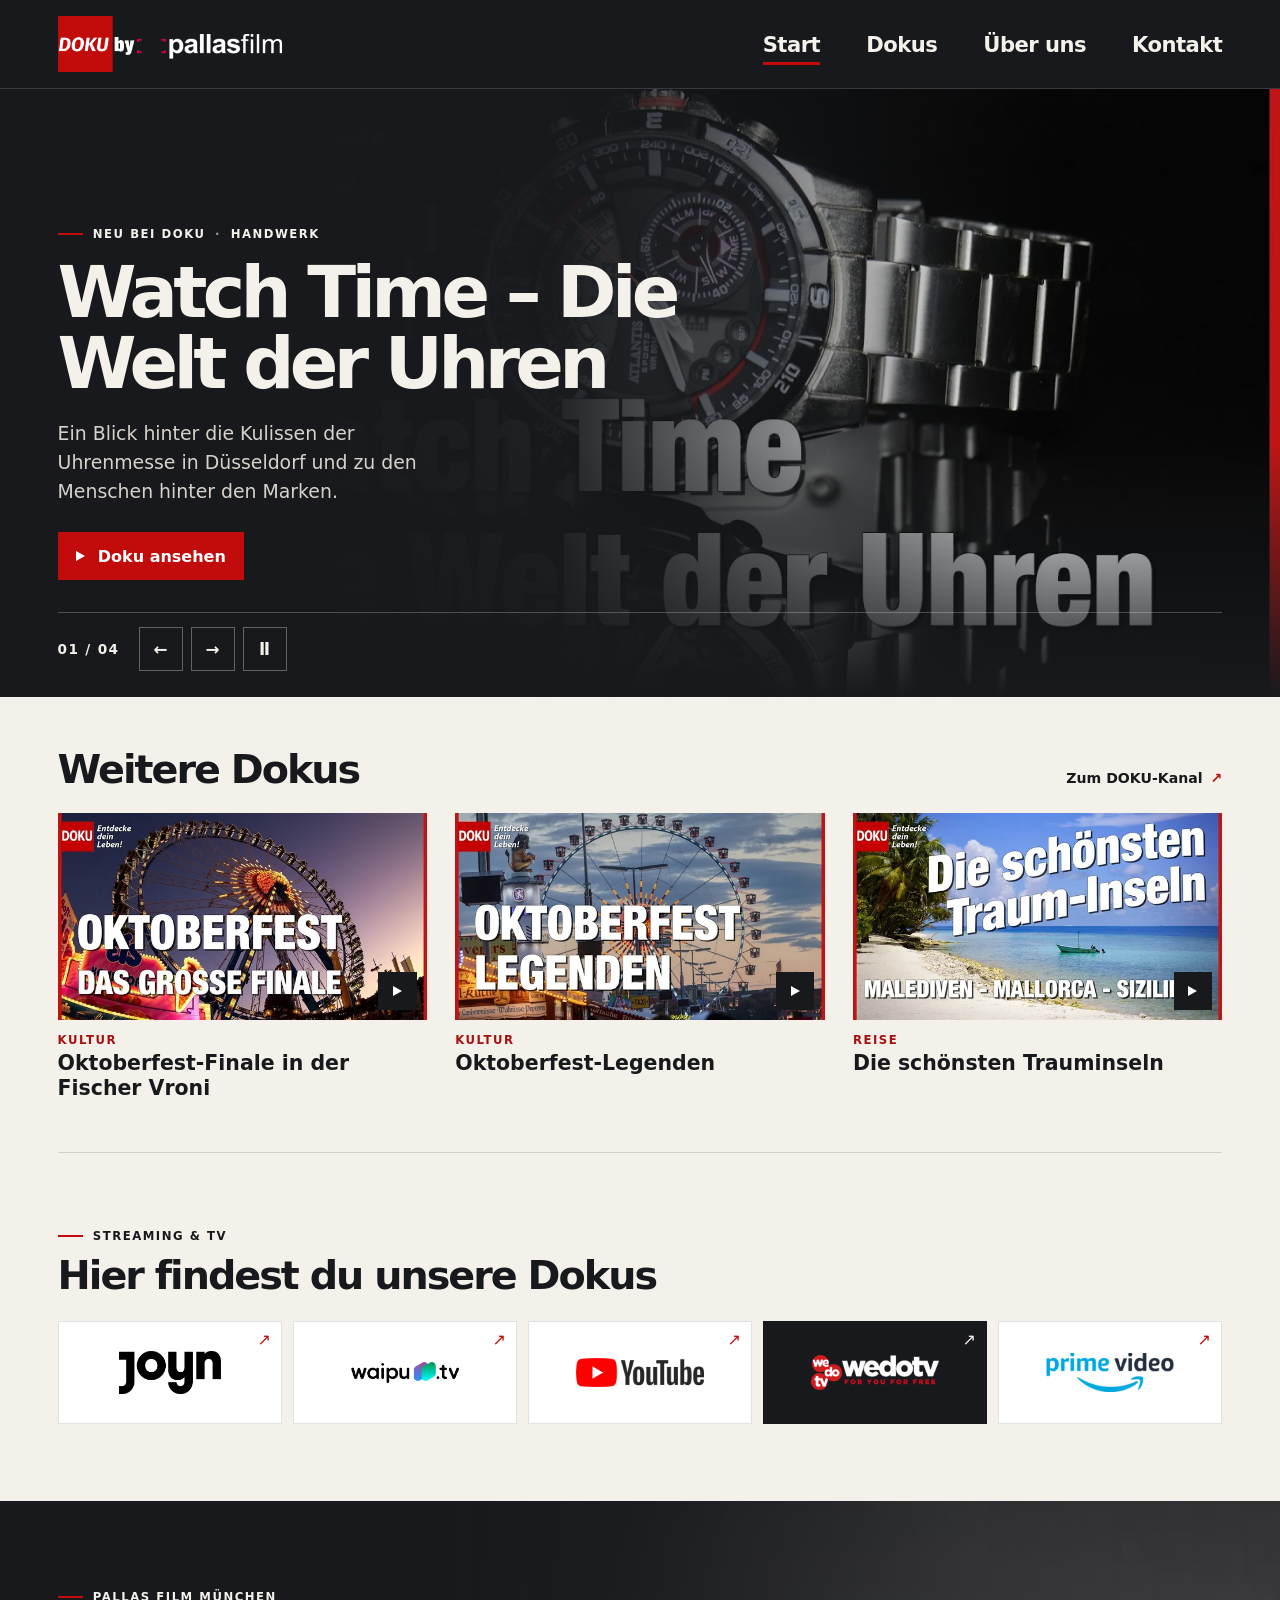
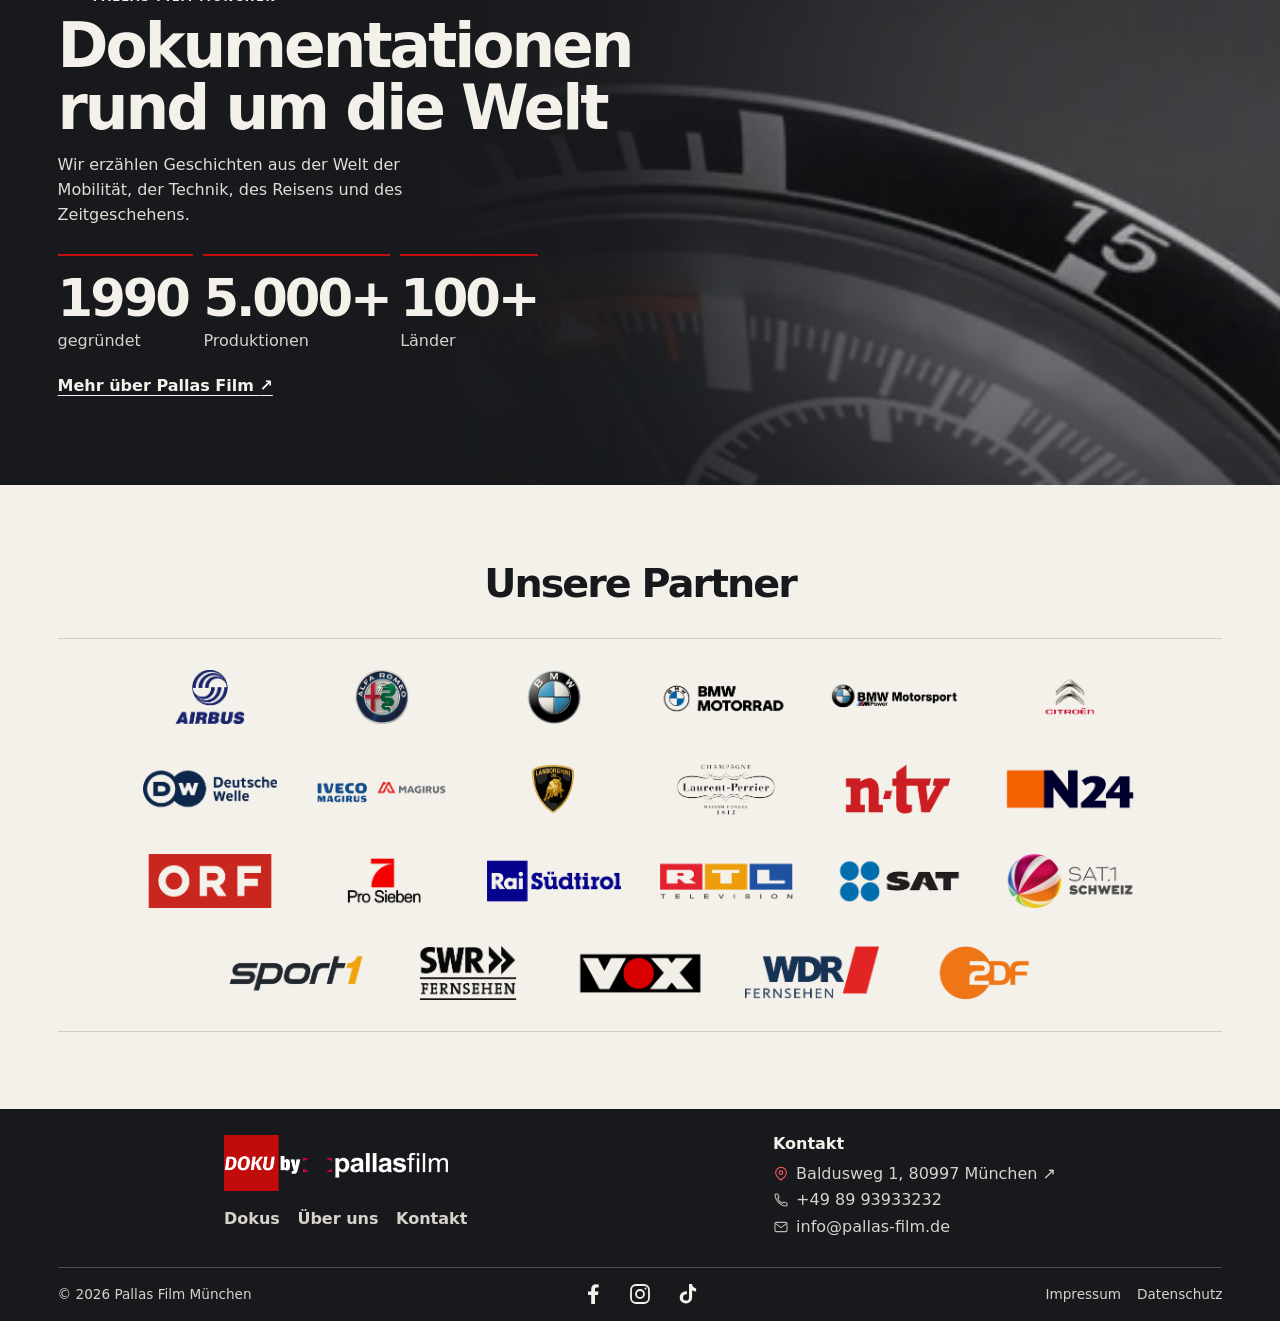
==== commit 4a756927: "ARIA: Beschriftungen an Elementen ohne Rolle korrigiert aria-label ist an div und span ohne Rolle un" ====
--- a/entwurf/index.html
+++ b/entwurf/index.html
@@ -34,7 +34,7 @@
           <p class="intro" id="feature-intro"></p>
           <a class="watch" target="_blank" rel="noopener"><span class="play" aria-hidden="true"></span> Doku ansehen</a>
         </div>
-        <div class="feature-controls" aria-label="Dokus im Aufmacher">
+        <div class="feature-controls" role="group" aria-label="Dokus im Aufmacher">
           <span id="feature-position"></span>
           <button type="button" id="feature-prev" aria-label="Vorherige Doku">←</button>
           <button type="button" id="feature-next" aria-label="Nächste Doku">→</button>
--- a/entwurf/style.css
+++ b/entwurf/style.css
@@ -8,13 +8,13 @@
 }
 
 * { box-sizing: border-box; }
+html { scroll-padding-top: 6rem; }
 body, h1, h2, h3, p, figure { margin: 0; }
 a { color: inherit; text-decoration: none; }
 a:focus-visible { outline: 2px solid currentColor; outline-offset: 5px; }
 .wrap { width: min(100% - clamp(3rem, 9vw, 9rem), 80rem); margin-inline: auto; }
 .site-header, .feature { background: var(--ink); color: var(--paper); }
 .site-header { position: sticky; top: 0; z-index: 10; border-bottom: 1px solid #ffffff24; }
-#dokus { scroll-margin-top: 6rem; }
 .header-inner { min-height: 5.5rem; display: flex; justify-content: space-between; align-items: center; gap: 1rem; }
 .brand img { display: block; width: clamp(9rem, 23vw, 14rem); height: auto; }
 nav { display: flex; align-items: center; gap: clamp(1rem, 3.6vw, 3rem); font-size: clamp(1.05rem, 1.65vw, 1.35rem); font-weight: 700; letter-spacing: -.025em; }
@@ -84,7 +84,7 @@
 .studio-facts dd { margin: .2rem 0 0; color: #d7d2cb; font-size: clamp(.83rem, 1.4vw, 1rem); }
 .studio-watch { position: relative; isolation: isolate; overflow: hidden; }
 .studio-watch-art { position: absolute; z-index: -1; inset: 0 0 0 34%; }
-.studio-watch-art img { display: block; width: 100%; height: 100%; object-fit: cover; object-view-box: inset(0 15% 69% 22%); }
+.studio-watch-art img { display: block; width: 100%; height: 100%; object-fit: cover; }
 .studio-watch-art::after { content: ""; position: absolute; inset: 0; background: linear-gradient(90deg, var(--ink), #17191ce8 21%, #17191c47 64%, #17191c14), linear-gradient(0deg, #17191c8c, transparent 55%); }
 .studio-watch .studio-inner { display: grid; grid-template-columns: minmax(0, 34rem); justify-items: start; gap: 1.65rem; padding-block: clamp(3rem, 7vw, 6rem); }
 .studio-watch h2 { font-size: clamp(2.2rem, 4.8vw, 4.25rem); line-height: 1.01; }
@@ -193,7 +193,8 @@
 .catalog { padding-block: clamp(2.5rem, 6vw, 5rem); }
 .catalog-heading { display: flex; align-items: end; justify-content: space-between; flex-wrap: wrap; gap: 1rem 2rem; }
 .catalog-heading label { display: grid; gap: .35rem; width: min(100%, 20rem); font-weight: 650; }
-.catalog-heading input { padding: .75rem; border: 1px solid #17191c55; background: transparent; color: inherit; font: inherit; }
+.catalog-heading input { padding: .75rem; border: 1px solid #17191c85; background: transparent; color: inherit; font: inherit; }
+.catalog-heading input::placeholder { color: #17191cab; opacity: 1; }
 #catalog-status { margin-block: 1rem; }
 .catalog-toolbar { display: flex; flex-wrap: wrap; align-items: center; justify-content: space-between; column-gap: 1rem; }
 .contact-shell { min-height: 100vh; display: flex; flex-direction: column; }
@@ -209,7 +210,7 @@
 .legal-index li { margin-top: .6rem; }
 .legal-index a:hover, .legal-copy a { text-decoration: underline; text-underline-offset: .2em; }
 .legal-copy { max-width: 72ch; line-height: 1.7; overflow-wrap: anywhere; }
-.legal-copy h2 { font-size: clamp(1.3rem, 2.3vw, 1.8rem); scroll-margin-top: 7rem; }
+.legal-copy h2 { font-size: clamp(1.3rem, 2.3vw, 1.8rem); scroll-margin-top: 1rem; }
 .legal-copy h2:not(:first-child) { margin-top: 2rem; padding-top: 1.2rem; border-top: 1px solid #17191c26; }
 .legal-copy p { margin-top: .7rem; }
 @media (max-width: 48rem) {
@@ -223,7 +224,7 @@
 .contact-message > p { margin-top: .65rem; line-height: 1.5; }
 .contact-form { display: grid; gap: .95rem; margin-top: 1.6rem; }
 .contact-form label { display: grid; gap: .35rem; font-size: .88rem; font-weight: 650; }
-.contact-form :is(input, textarea) { width: 100%; padding: .75rem .85rem; border: 1px solid #17191c36; border-radius: .35rem; background: var(--paper); color: inherit; font: inherit; font-size: 1rem; font-weight: 400; }
+.contact-form :is(input, textarea) { width: 100%; padding: .75rem .85rem; border: 1px solid #17191c85; border-radius: .35rem; background: var(--paper); color: inherit; font: inherit; font-size: 1rem; font-weight: 400; }
 .contact-form :is(input, textarea):focus-visible { outline: 2px solid var(--red); outline-offset: 2px; }
 .contact-form textarea { resize: vertical; }
 .contact-form button { justify-self: start; padding: .8rem 1.1rem; border: 0; border-radius: .35rem; background: var(--red); color: white; font: inherit; font-weight: 700; cursor: pointer; }
@@ -281,7 +282,7 @@
   .catalog-grid a:hover { transform: translateY(-3px); box-shadow: 0 7px 16px #17191c19; }
   .catalog-card-play, .catalog-pages button, .catalog-youtube { transition: background-color 160ms ease-out, color 160ms ease-out, border-color 160ms ease-out; }
 }
-#catalog-title { scroll-margin-top: 7rem; }
+#catalog-title { scroll-margin-top: 1rem; }
 .catalog-pages:not([hidden]) { display: grid; grid-template-columns: 2.75rem 1fr 2.75rem; align-items: center; width: min(100%, 20rem); margin: 2.5rem auto 0; border: 1px solid #17191c24; border-radius: .4rem; background: #fffdf8; text-align: center; }
 .catalog-pages [data-page-label] { font-size: .9rem; font-weight: 650; font-variant-numeric: tabular-nums; }
 .catalog-pages button { min-height: 2.75rem; padding: 0; border: 0; border-radius: .35rem; background: transparent; color: inherit; font: inherit; font-size: 1.2rem; cursor: pointer; }
@@ -331,11 +332,10 @@
 @media (max-width: 23rem) {
   nav { font-size: .8rem; gap: .65rem; }
   .brand img { width: 7.25rem; }
-  .footer-main { grid-template-columns: 1fr; }
 }
 
 @media (max-width: 30rem) {
   .header-inner { flex-wrap: wrap; justify-content: center; gap: 0; padding-top: .5rem; }
   .header-inner nav { justify-content: center; width: 100%; gap: clamp(.55rem, 3vw, 1rem); font-size: .9rem; }
-  #dokus { scroll-margin-top: 7rem; }
-}
+  .footer-main { grid-template-columns: 1fr; }
+}
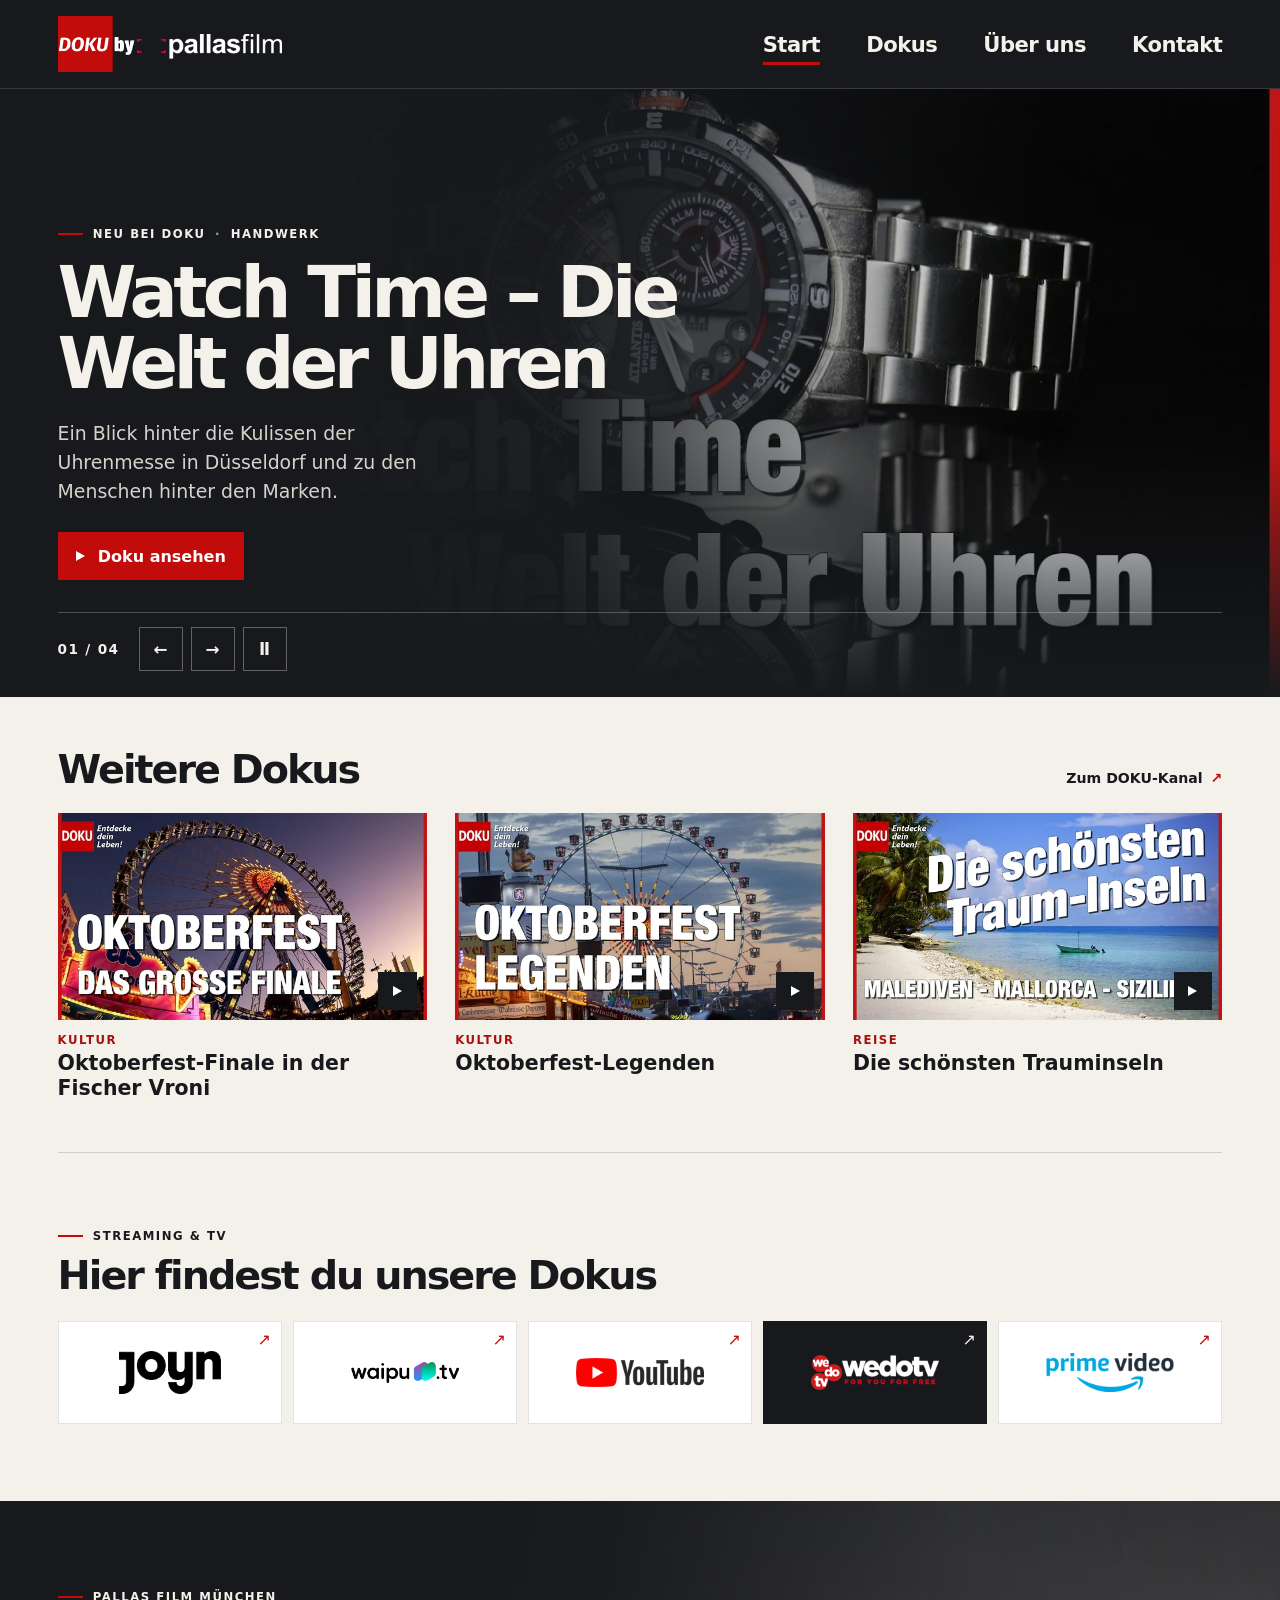
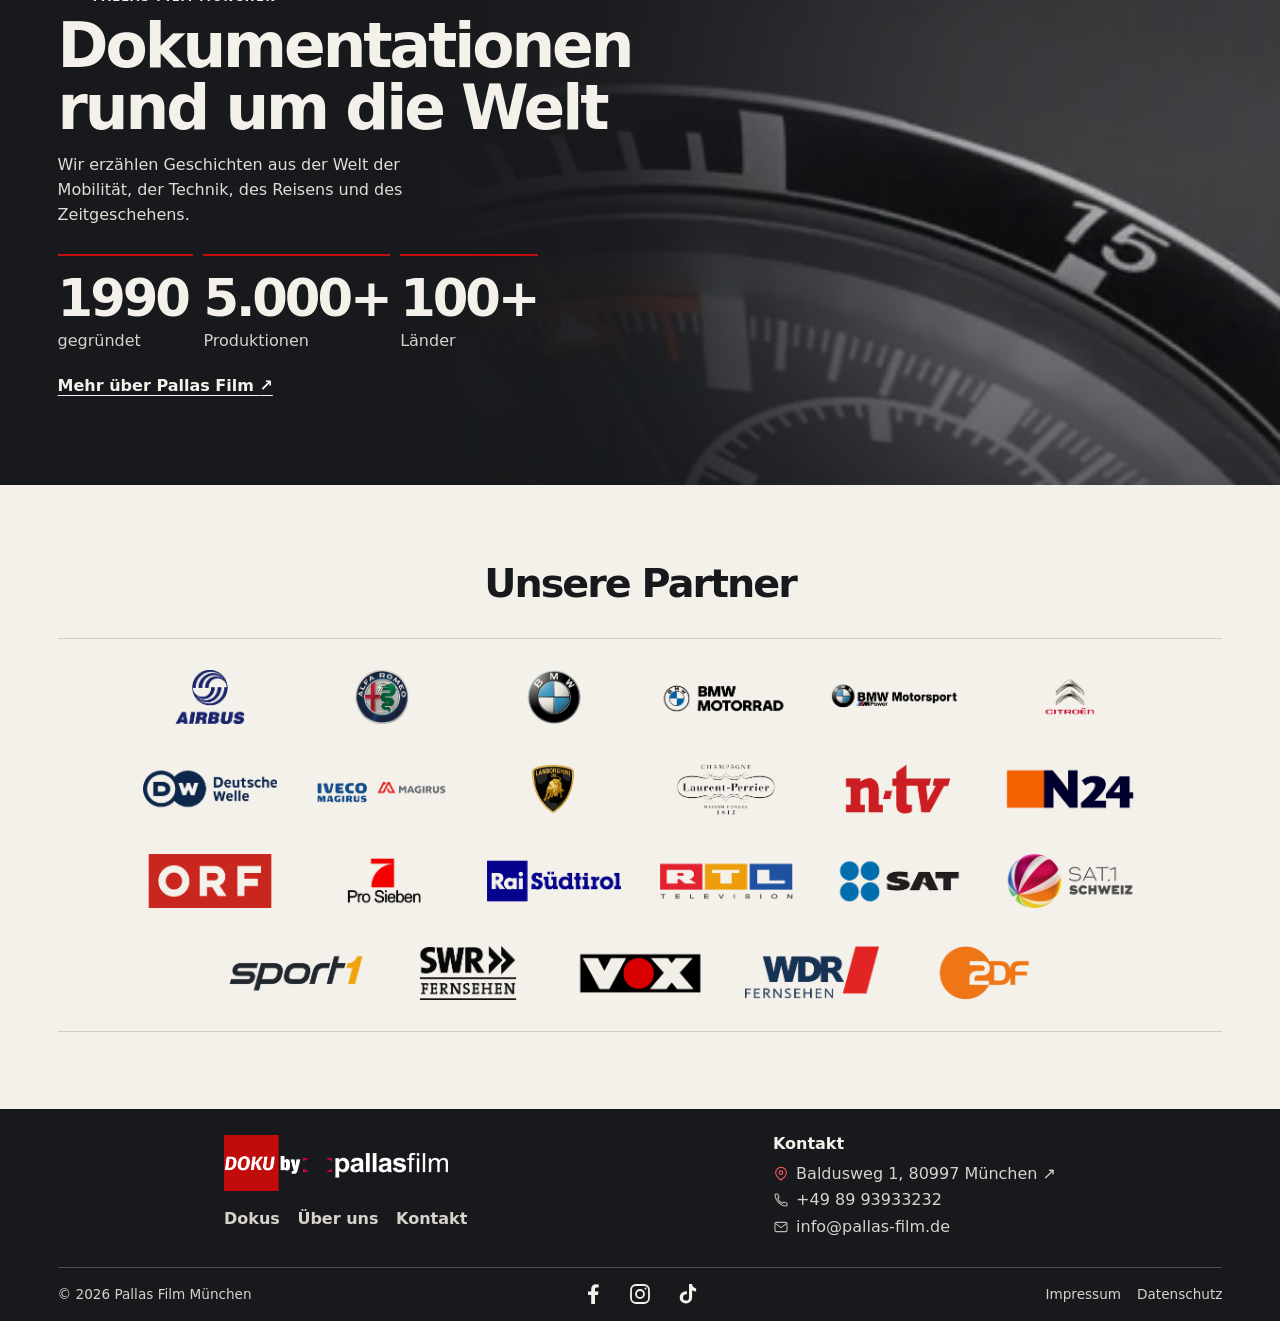
==== commit 80b7009b: "Bilder: Abmessungen ergänzt, übergroße Logos verkleinert - Plattform- und Partnerlogos sowie das Stu" ====
--- a/entwurf/index.html
+++ b/entwurf/index.html
@@ -76,16 +76,16 @@
       <p class="eyebrow"><span class="red-rule"></span> Streaming &amp; TV</p>
       <h2 id="platforms-title" data-edit="index.plattformen">Hier findest du unsere Dokus</h2>
       <ul class="platform-grid">
-        <li><a href="https://www.joyn.de/mediatheken/doku" target="_blank" rel="noopener" aria-label="Joyn"><img src="../images/joyn_logo-768x323.png" alt=""><span aria-hidden="true">↗</span></a></li>
-        <li><a href="https://www.waipu.tv/sender/doku/" target="_blank" rel="noopener" aria-label="waipu.tv"><img src="../images/waipu_tv_logo.png" alt=""><span aria-hidden="true">↗</span></a></li>
-        <li><a href="https://www.youtube.com/@DOKU_VIDEO" target="_blank" rel="noopener" aria-label="YouTube"><img src="../images/yt_logo_rgb_light-768x172.png" alt=""><span aria-hidden="true">↗</span></a></li>
-        <li><a href="https://www.wedotv.com/de-de/" target="_blank" rel="noopener" aria-label="wedotv"><img src="../images/logo-wedotv-190x50.png" alt=""><span aria-hidden="true">↗</span></a></li>
-        <li><a href="https://www.amazon.de/gp/video/storefront" target="_blank" rel="noopener" aria-label="Prime Video"><img src="../images/prime_video_logo-183x55.png" alt=""><span aria-hidden="true">↗</span></a></li>
+        <li><a href="https://www.joyn.de/mediatheken/doku" target="_blank" rel="noopener" aria-label="Joyn"><img src="../images/joyn_logo.png" alt="" width="307" height="129"><span aria-hidden="true">↗</span></a></li>
+        <li><a href="https://www.waipu.tv/sender/doku/" target="_blank" rel="noopener" aria-label="waipu.tv"><img src="../images/waipu_tv_logo.png" alt="" width="400" height="160"><span aria-hidden="true">↗</span></a></li>
+        <li><a href="https://www.youtube.com/@DOKU_VIDEO" target="_blank" rel="noopener" aria-label="YouTube"><img src="../images/yt_logo_rgb_light.png" alt="" width="384" height="86"><span aria-hidden="true">↗</span></a></li>
+        <li><a href="https://www.wedotv.com/de-de/" target="_blank" rel="noopener" aria-label="wedotv"><img src="../images/logo-wedotv-190x50.png" alt="" width="190" height="51"><span aria-hidden="true">↗</span></a></li>
+        <li><a href="https://www.amazon.de/gp/video/storefront" target="_blank" rel="noopener" aria-label="Prime Video"><img src="../images/prime_video_logo-183x55.png" alt="" width="183" height="55"><span aria-hidden="true">↗</span></a></li>
       </ul>
     </section>
     <section class="studio studio-watch" id="pallas-film" aria-labelledby="studio-title">
       <div class="studio-watch-art" aria-hidden="true">
-        <img src="assets/studio-uhr.webp" alt="" loading="lazy">
+        <img src="assets/studio-uhr.webp" alt="" width="882" height="228" loading="lazy">
       </div>
       <div class="wrap studio-inner">
         <div>
@@ -105,29 +105,29 @@
       <div class="wrap">
         <h2 id="partners-title" data-edit="index.partner">Unsere Partner</h2>
         <ul class="partner-grid">
-          <li><img src="../images/kunden/airbus.png" alt="Airbus" loading="lazy"></li>
-          <li><img src="../images/kunden/alfa-romeo.png" alt="Alfa Romeo" loading="lazy"></li>
-          <li><img src="../images/kunden/bmw.png" alt="BMW" loading="lazy"></li>
-          <li><img src="../images/kunden/bmw_motorrad.png" alt="BMW Motorrad" loading="lazy"></li>
-          <li><img src="../images/kunden/bmw_motorsport.png" alt="BMW Motorsport" loading="lazy"></li>
-          <li><img src="../images/kunden/citroen.png" alt="Citroën" loading="lazy"></li>
-          <li><img src="../images/kunden/deutsche_welle.png" alt="Deutsche Welle" loading="lazy"></li>
-          <li><img src="../images/kunden/iveco_magirus.png" alt="Iveco Magirus" loading="lazy"></li>
-          <li><img src="../images/kunden/lamborghini.png" alt="Lamborghini" loading="lazy"></li>
-          <li><img src="../images/kunden/laurent_perrier.png" alt="Laurent-Perrier" loading="lazy"></li>
-          <li><img src="../images/kunden/n-tv.png" alt="ntv" loading="lazy"></li>
-          <li><img src="../images/kunden/n24.png" alt="N24" loading="lazy"></li>
-          <li><img src="../images/kunden/orf.png" alt="ORF" loading="lazy"></li>
-          <li><img src="../images/kunden/pro7.png" alt="ProSieben" loading="lazy"></li>
-          <li><img src="../images/kunden/rai_suedtirol.png" alt="RAI Südtirol" loading="lazy"></li>
-          <li><img src="../images/kunden/rtl.png" alt="RTL" loading="lazy"></li>
-          <li><img src="../images/kunden/sat.png" alt="SAT" loading="lazy"></li>
-          <li><img src="../images/kunden/sat1_suisse.png" alt="Sat.1 Schweiz" loading="lazy"></li>
-          <li><img src="../images/kunden/sport1.png" alt="Sport1" loading="lazy"></li>
-          <li><img src="../images/kunden/swr.png" alt="SWR" loading="lazy"></li>
-          <li><img src="../images/kunden/vox.png" alt="VOX" loading="lazy"></li>
-          <li><img src="../images/kunden/wdr.png" alt="WDR" loading="lazy"></li>
-          <li><img src="../images/kunden/zdf.png" alt="ZDF" loading="lazy"></li>
+          <li><img src="../images/kunden/airbus.png" alt="Airbus" width="283" height="113" loading="lazy"></li>
+          <li><img src="../images/kunden/alfa-romeo.png" alt="Alfa Romeo" width="283" height="113" loading="lazy"></li>
+          <li><img src="../images/kunden/bmw.png" alt="BMW" width="283" height="113" loading="lazy"></li>
+          <li><img src="../images/kunden/bmw_motorrad.png" alt="BMW Motorrad" width="283" height="113" loading="lazy"></li>
+          <li><img src="../images/kunden/bmw_motorsport.png" alt="BMW Motorsport" width="283" height="113" loading="lazy"></li>
+          <li><img src="../images/kunden/citroen.png" alt="Citroën" width="283" height="113" loading="lazy"></li>
+          <li><img src="../images/kunden/deutsche_welle.png" alt="Deutsche Welle" width="283" height="113" loading="lazy"></li>
+          <li><img src="../images/kunden/iveco_magirus.png" alt="Iveco Magirus" width="283" height="113" loading="lazy"></li>
+          <li><img src="../images/kunden/lamborghini.png" alt="Lamborghini" width="283" height="113" loading="lazy"></li>
+          <li><img src="../images/kunden/laurent_perrier.png" alt="Laurent-Perrier" width="283" height="113" loading="lazy"></li>
+          <li><img src="../images/kunden/n-tv.png" alt="ntv" width="283" height="113" loading="lazy"></li>
+          <li><img src="../images/kunden/n24.png" alt="N24" width="283" height="113" loading="lazy"></li>
+          <li><img src="../images/kunden/orf.png" alt="ORF" width="283" height="113" loading="lazy"></li>
+          <li><img src="../images/kunden/pro7.png" alt="ProSieben" width="283" height="113" loading="lazy"></li>
+          <li><img src="../images/kunden/rai_suedtirol.png" alt="RAI Südtirol" width="283" height="113" loading="lazy"></li>
+          <li><img src="../images/kunden/rtl.png" alt="RTL" width="283" height="113" loading="lazy"></li>
+          <li><img src="../images/kunden/sat.png" alt="SAT" width="283" height="113" loading="lazy"></li>
+          <li><img src="../images/kunden/sat1_suisse.png" alt="Sat.1 Schweiz" width="283" height="113" loading="lazy"></li>
+          <li><img src="../images/kunden/sport1.png" alt="Sport1" width="283" height="113" loading="lazy"></li>
+          <li><img src="../images/kunden/swr.png" alt="SWR" width="283" height="113" loading="lazy"></li>
+          <li><img src="../images/kunden/vox.png" alt="VOX" width="283" height="113" loading="lazy"></li>
+          <li><img src="../images/kunden/wdr.png" alt="WDR" width="283" height="113" loading="lazy"></li>
+          <li><img src="../images/kunden/zdf.png" alt="ZDF" width="283" height="113" loading="lazy"></li>
         </ul>
       </div>
     </section>
